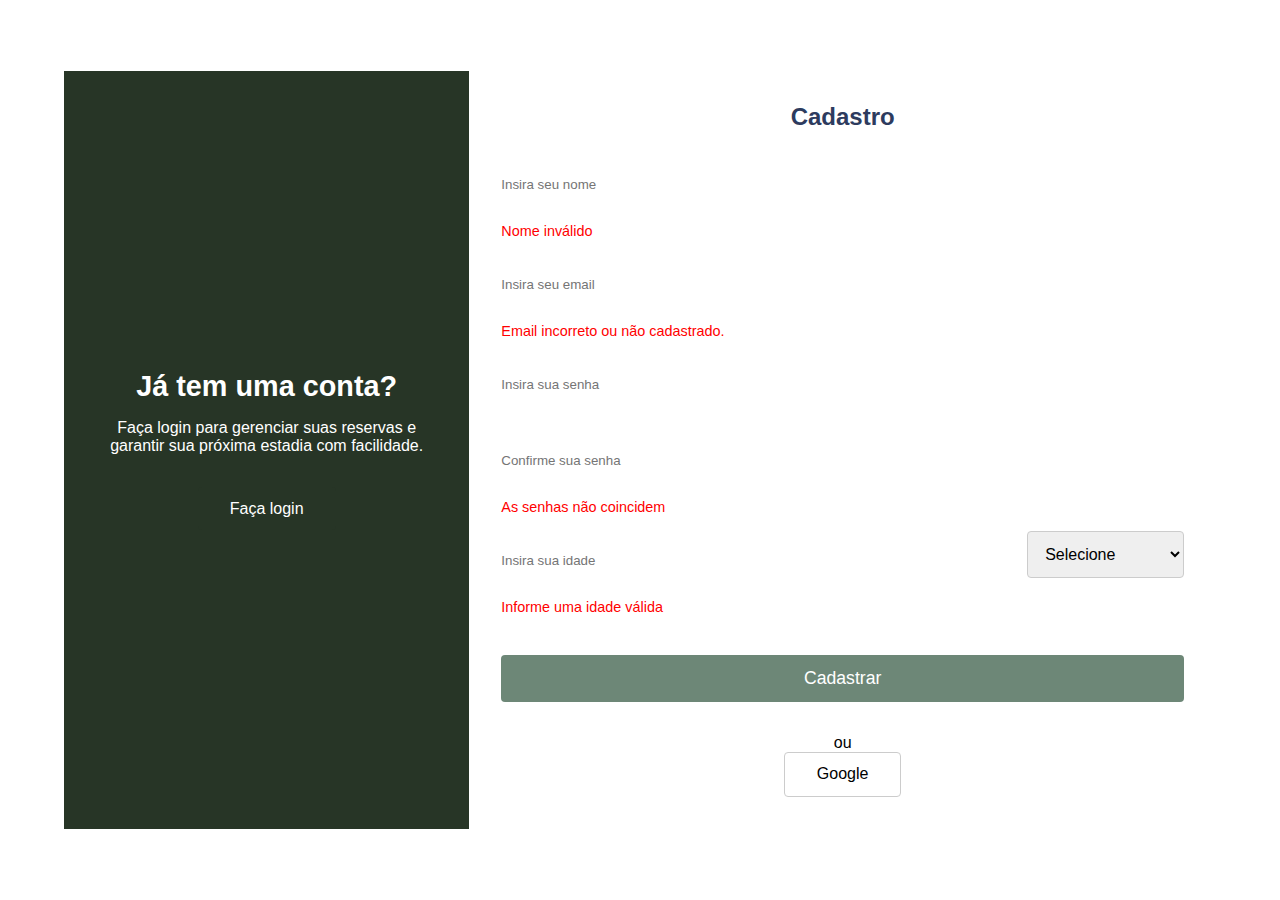
==== Public/cadastro.html @ 512852fc "home e pages css" ====
<!DOCTYPE html>
<html lang="en">
    <head>
        <meta charset="UTF-8" />
        <meta name="viewport" content="width=device-width, initial-scale=1.0" />
        <link rel="stylesheet" href="./Assets/css/cadastro.css" />
    </head>
    <body class="c-b">
        <div class="cadastro-con">
            <div class="left">
                <h2 class"ca-h2">    Já tem uma conta?</h2>
                <p>
                    Faça login para gerenciar suas reservas e garantir sua
                    próxima estadia com facilidade.
                </p>
                <button>Faça login</button>
            </div>
            <div class="right">
                <h2 class"ca-h2">Cadastro</h2>
                <form>
                    <div class="form-g">
                        
                        <input
                            type="text"
                            id="name"
                            placeholder="Insira seu nome"
                        />
                        <div class="e">Nome inválido</div>
                    </div>
                    <div class="form-g">
                        
                        <input
                            type="email"
                            id="email"
                            placeholder="Insira seu email"
                        />
                        <div class="e">
                            Email incorreto ou não cadastrado.
                        </div>
                    </div>
                    <div class="form-g">
                        
                        <input
                            type="password"
                            id="password"
                            placeholder="Insira sua senha"
                        />
                    </div>
                    <div class="form-g">
                        
                        <input
                            type="password"
                            id="confirm-password"
                            placeholder="Confirme sua senha"
                        />
                        <div class="e">As senhas não coincidem</div>
                    </div>
                    <div class="form-r">
                        <div class="form-g">
                        
                            <input
                                type="number"
                                id="age"
                                placeholder="Insira sua idade"
                            />
                            <div class="e">Informe uma idade válida</div>
                        </div>
                        <div class="form-g">
                            
                            <select id="gender">
                                <option value="" disabled selected>
                                    Selecione
                                </option>
                                <option value="male">Masculino</option>
                                <option value="female">Feminino</option>
                            </select>
                        </div>
                    </div>
                    <button type="submit" class="btn-submit">Cadastrar</button>
                </form>
                <div class="google-login">
                    <p>ou</p>
                    <button>Google</button>
                </div>
            </div>
        </div>
    </body>
</html>
---- Public/Assets/css/cadastro.css ----
* {
    margin: 0;
    padding: 0;
    box-sizing: border-box;
}


.c-b {
    font-family: Arial, sans-serif;
    display: flex;
    justify-content: center;
    align-items: center;
    height: 100vh;
    background-color: #ffffff;

}

.cadastro-con {
    display: flex;
    width: 90%;
    max-width: 1200px;
    box-shadow: #273526;
}

.left {
    background-color: #273526;
    color: white;
    flex: 1;
    display: flex;
    flex-direction: column;
    justify-content: center;
    align-items: center;
    padding: 2rem;
}

.left h2 {
    font-size: 1.8rem;
    margin-bottom: 1rem;
}

.left p {
    font-size: 1rem;
    margin-bottom: 2rem;
    text-align: center;
}

.left button {
    padding: 0.8rem 2rem;
    background-color: #273526;
    border: none;
    color: white;
    font-size: 1rem;
    cursor: pointer;
    border-radius: 4px;
}

.right {
    flex: 2;
    background-color: white;
    padding: 2rem;
}

.right h2 {
    text-align: center;
    margin-bottom: 1.5rem;
    color: #2d3b5e;
}

.form-g input {
    width: 510px;
    height: 60px;
    border-radius: 15px; 
    border: 0.8px solid var(--bg-primary-color);
    box-shadow: var(--shandow-color);
}
.form-g {
    margin-bottom: 1rem;
}

select {
    width: 100%;
    padding: 0.8rem;
    border: 1px solid #ccc;
    border-radius: 4px;
    font-size: 1rem;
}

.e {
    font-size: 0.9rem;
    color: red;
    margin-top: 0.5rem;
}

.form-r {
    display: flex;
    gap: 1rem;
}

.form-r > .form-g {
    flex: 1;
}

.btn-submit {
    width: 100%;
    padding: 0.8rem;
    background-color: #6d8777;
    border: none;
    color: white;
    font-size: 1.1rem;
    cursor: pointer;
    border-radius: 4px;
    margin-top: 1.5rem;
}

.google-login {
    text-align: center;
    margin-top: 2rem;
}

.google-login button {
    padding: 0.8rem 2rem;
    background-color: #fff;
    border: 1px solid #ccc;
    font-size: 1rem;
    cursor: pointer;
    border-radius: 4px;
}
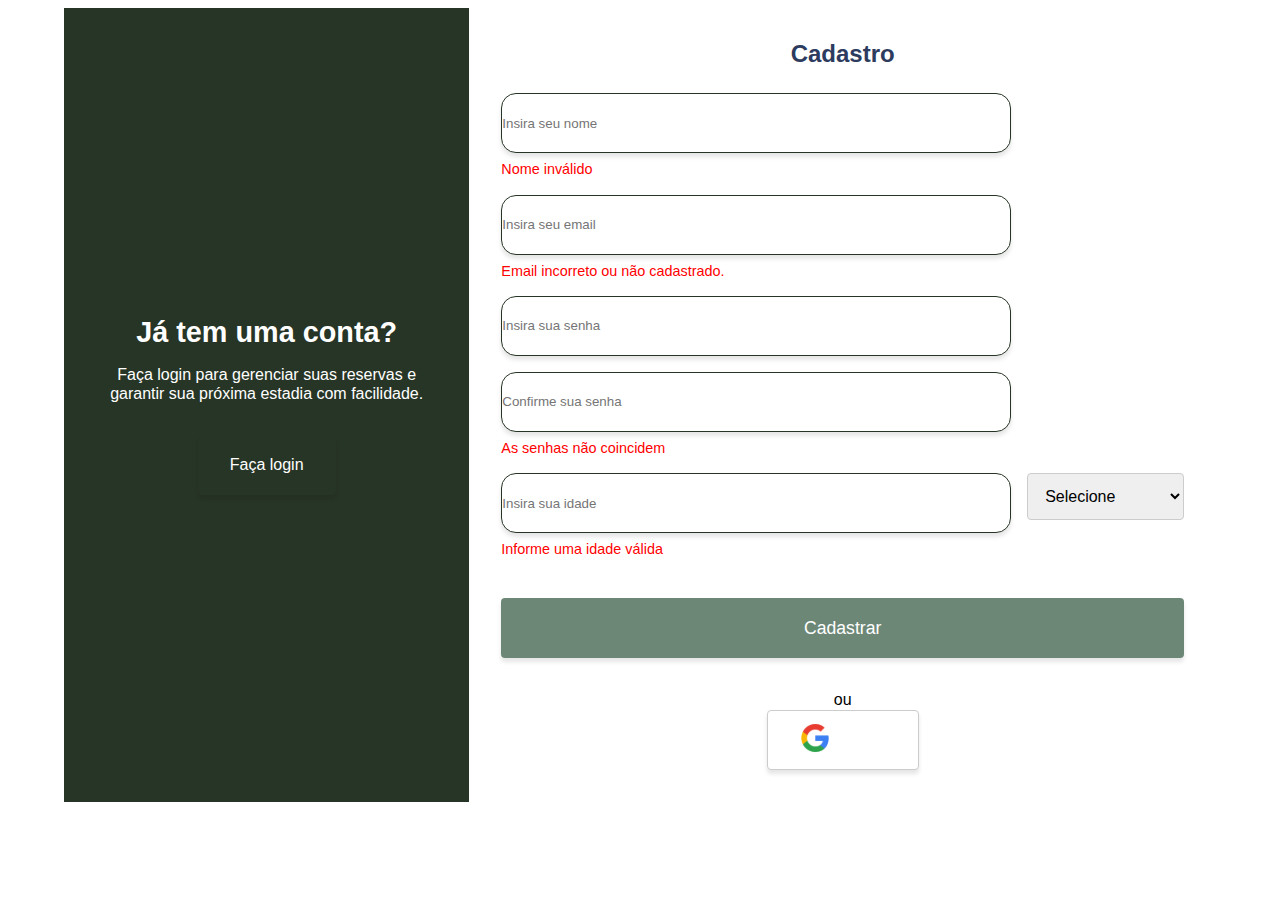
==== commit 58f44843: "atualização" ====
--- a/Public/cadastro.html
+++ b/Public/cadastro.html
@@ -80,7 +80,10 @@
                 </form>
                 <div class="google-login">
                     <p>ou</p>
-                    <button>Google</button>
+                    <button >
+                        <img src="./elements/icons/google.svg" alt="" /> 
+                        Google
+                    </button>
                 </div>
             </div>
         </div>
--- a/Public/Assets/css/cadastro.css
+++ b/Public/Assets/css/cadastro.css
@@ -1,3 +1,4 @@
+@import "root.css";
 * {
     margin: 0;
     padding: 0;
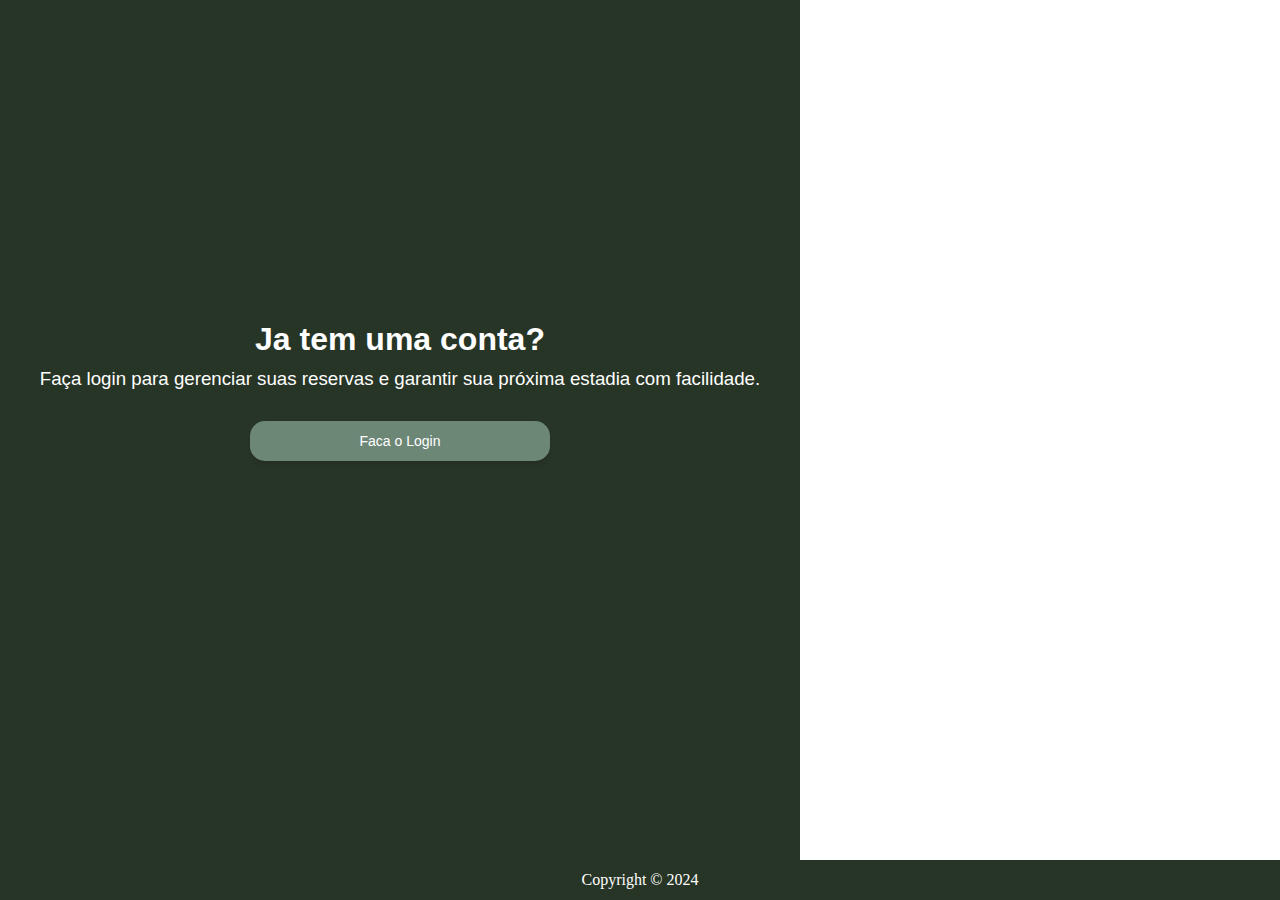
==== commit fe3a2239: "cadastro" ====
--- a/Public/cadastro.html
+++ b/Public/cadastro.html
@@ -5,87 +5,16 @@
         <meta name="viewport" content="width=device-width, initial-scale=1.0" />
         <link rel="stylesheet" href="./Assets/css/cadastro.css" />
     </head>
-    <body class="c-b">
-        <div class="cadastro-con">
-            <div class="left">
-                <h2 class"ca-h2">    Já tem uma conta?</h2>
-                <p>
-                    Faça login para gerenciar suas reservas e garantir sua
-                    próxima estadia com facilidade.
-                </p>
-                <button>Faça login</button>
-            </div>
-            <div class="right">
-                <h2 class"ca-h2">Cadastro</h2>
-                <form>
-                    <div class="form-g">
-                        
-                        <input
-                            type="text"
-                            id="name"
-                            placeholder="Insira seu nome"
-                        />
-                        <div class="e">Nome inválido</div>
-                    </div>
-                    <div class="form-g">
-                        
-                        <input
-                            type="email"
-                            id="email"
-                            placeholder="Insira seu email"
-                        />
-                        <div class="e">
-                            Email incorreto ou não cadastrado.
-                        </div>
-                    </div>
-                    <div class="form-g">
-                        
-                        <input
-                            type="password"
-                            id="password"
-                            placeholder="Insira sua senha"
-                        />
-                    </div>
-                    <div class="form-g">
-                        
-                        <input
-                            type="password"
-                            id="confirm-password"
-                            placeholder="Confirme sua senha"
-                        />
-                        <div class="e">As senhas não coincidem</div>
-                    </div>
-                    <div class="form-r">
-                        <div class="form-g">
-                        
-                            <input
-                                type="number"
-                                id="age"
-                                placeholder="Insira sua idade"
-                            />
-                            <div class="e">Informe uma idade válida</div>
-                        </div>
-                        <div class="form-g">
-                            
-                            <select id="gender">
-                                <option value="" disabled selected>
-                                    Selecione
-                                </option>
-                                <option value="male">Masculino</option>
-                                <option value="female">Feminino</option>
-                            </select>
-                        </div>
-                    </div>
-                    <button type="submit" class="btn-submit">Cadastrar</button>
-                </form>
-                <div class="google-login">
-                    <p>ou</p>
-                    <button >
-                        <img src="./elements/icons/google.svg" alt="" /> 
-                        Google
-                    </button>
-                </div>
+    <body>
+        <div class="cadastro">
+                <h1 class="text1">Ja tem uma conta?</h1>
+                <h3 class="text2">Faça login para gerenciar suas reservas e garantir sua próxima estadia com facilidade.</h3>
+            <div class="butao">
+                <button class="login">Faca o Login</button>
             </div>
         </div>
+        <footer>
+            <p class="text">Copyright © 2024</p>
+        </footer>
     </body>
 </html>
--- a/Public/Assets/css/cadastro.css
+++ b/Public/Assets/css/cadastro.css
@@ -1,128 +1,40 @@
 @import "root.css";
-* {
-    margin: 0;
-    padding: 0;
-    box-sizing: border-box;
+.cadastro{
+    position: absolute;
+    width: 800px;
+    height:100%;
+    left: 0px;
+    top: 0px;
+    background: #273526;
+    font-family: 'Inter', sans-serif;
 }
 
+.text1{
+    padding-top: 40%;
+    justify-content: center;
+    display: flex;
+    color: #FFFFFF;
+}
 
-.c-b {
-    font-family: Arial, sans-serif;
+.text2{
+    display: flex;
+    text-align: center;
+    justify-content: center;
+    font-weight: 100;
+    padding-top: 10px;
+    color: #FFFFFF;
+}
+
+.butao{
+    padding-top: 30px;
+    display: flex;
+    justify-content: center;
+}
+
+.login{
     display: flex;
     justify-content: center;
     align-items: center;
-    height: 100vh;
-    background-color: #ffffff;
-
+    height: 20px;
+    width: 300px;
 }
-
-.cadastro-con {
-    display: flex;
-    width: 90%;
-    max-width: 1200px;
-    box-shadow: #273526;
-}
-
-.left {
-    background-color: #273526;
-    color: white;
-    flex: 1;
-    display: flex;
-    flex-direction: column;
-    justify-content: center;
-    align-items: center;
-    padding: 2rem;
-}
-
-.left h2 {
-    font-size: 1.8rem;
-    margin-bottom: 1rem;
-}
-
-.left p {
-    font-size: 1rem;
-    margin-bottom: 2rem;
-    text-align: center;
-}
-
-.left button {
-    padding: 0.8rem 2rem;
-    background-color: #273526;
-    border: none;
-    color: white;
-    font-size: 1rem;
-    cursor: pointer;
-    border-radius: 4px;
-}
-
-.right {
-    flex: 2;
-    background-color: white;
-    padding: 2rem;
-}
-
-.right h2 {
-    text-align: center;
-    margin-bottom: 1.5rem;
-    color: #2d3b5e;
-}
-
-.form-g input {
-    width: 510px;
-    height: 60px;
-    border-radius: 15px; 
-    border: 0.8px solid var(--bg-primary-color);
-    box-shadow: var(--shandow-color);
-}
-.form-g {
-    margin-bottom: 1rem;
-}
-
-select {
-    width: 100%;
-    padding: 0.8rem;
-    border: 1px solid #ccc;
-    border-radius: 4px;
-    font-size: 1rem;
-}
-
-.e {
-    font-size: 0.9rem;
-    color: red;
-    margin-top: 0.5rem;
-}
-
-.form-r {
-    display: flex;
-    gap: 1rem;
-}
-
-.form-r > .form-g {
-    flex: 1;
-}
-
-.btn-submit {
-    width: 100%;
-    padding: 0.8rem;
-    background-color: #6d8777;
-    border: none;
-    color: white;
-    font-size: 1.1rem;
-    cursor: pointer;
-    border-radius: 4px;
-    margin-top: 1.5rem;
-}
-
-.google-login {
-    text-align: center;
-    margin-top: 2rem;
-}
-
-.google-login button {
-    padding: 0.8rem 2rem;
-    background-color: #fff;
-    border: 1px solid #ccc;
-    font-size: 1rem;
-    cursor: pointer;
-    border-radius: 4px;
-}
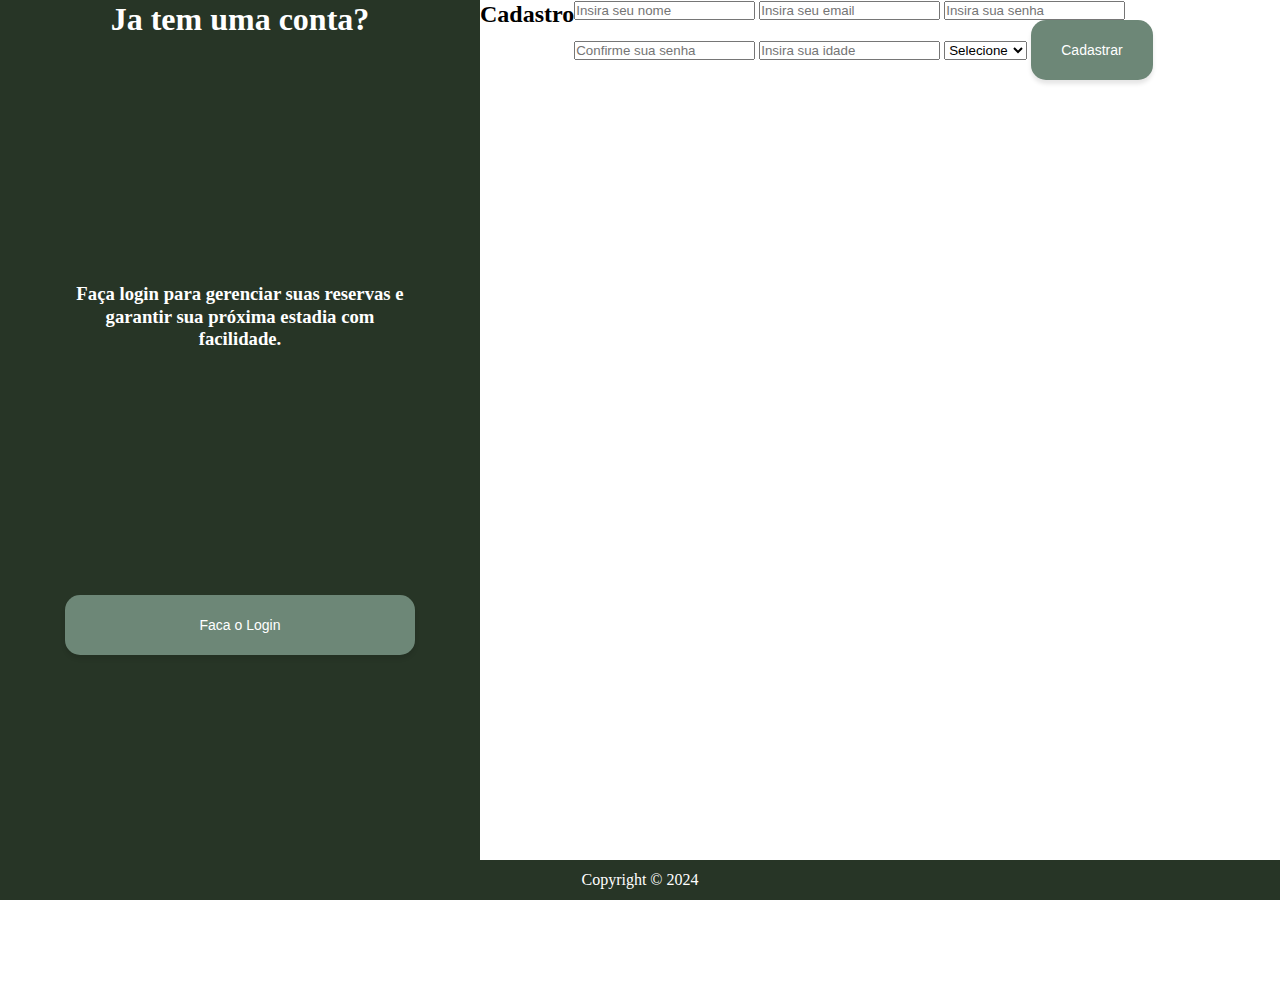
==== commit a3a7950c: "vasco" ====
--- a/Public/cadastro.html
+++ b/Public/cadastro.html
@@ -1,20 +1,43 @@
 <!DOCTYPE html>
 <html lang="en">
-    <head>
-        <meta charset="UTF-8" />
-        <meta name="viewport" content="width=device-width, initial-scale=1.0" />
-        <link rel="stylesheet" href="./Assets/css/cadastro.css" />
-    </head>
-    <body>
-        <div class="cadastro">
-                <h1 class="text1">Ja tem uma conta?</h1>
-                <h3 class="text2">Faça login para gerenciar suas reservas e garantir sua próxima estadia com facilidade.</h3>
-            <div class="butao">
-                <button class="login">Faca o Login</button>
-            </div>
+
+<head>
+    <meta charset="UTF-8" />
+    <meta name="viewport" content="width=device-width, initial-scale=1.0" />
+    <link rel="stylesheet" href="./Assets/css/cadastro.css" />
+</head>
+
+<body>
+    <div class="cadastro-wrapper">
+        <div class="coluna2">
+            <h2>Cadastro</h2>
+            <form>
+                <input type="text" id="name" placeholder="Insira seu nome" />
+                <input type="email" id="email" placeholder="Insira seu email" />
+                <input type="password" id="password" placeholder="Insira sua senha" />
+                <input type="password" id="confirm-password" placeholder="Confirme sua senha" />
+                <input type="number" id="age" placeholder="Insira sua idade" />
+                <select id="gender">
+                    <option value="" disabled selected>
+                        Selecione
+                    </option>
+                    <option value="male">Masculino</option>
+                    <option value="female">Feminino</option>
+                </select>
+                <button type="submit" class="btn-submit">Cadastrar</button>
+            </form>
         </div>
-        <footer>
-            <p class="text">Copyright © 2024</p>
-        </footer>
-    </body>
-</html>
+        <div class="coluna1">
+            <h1 class="text1">Ja tem uma conta?</h1>
+            <h3 class="text2">Faça login para gerenciar suas reservas e garantir sua próxima estadia com facilidade.
+            </h3>
+            <button class="login">Faca o Login</button>
+        </div>
+    </div>
+
+    <footer>
+        <p class="text">Copyright © 2024</p>
+    </footer>
+</body>
+
+</html>--- a/Public/Assets/css/cadastro.css
+++ b/Public/Assets/css/cadastro.css
@@ -1,40 +1,30 @@
 @import "root.css";
-.cadastro{
-    position: absolute;
-    width: 800px;
-    height:100%;
-    left: 0px;
-    top: 0px;
+.cadastro-wrapper{
+    display: grid;
+    grid-template-columns: 3fr 5fr;
     background: #273526;
-    font-family: 'Inter', sans-serif;
+    height: 100vh;
+
+
+}
+.coluna1{
+    display: grid;
+    justify-content: center;
+
+    grid-column: 1;
+    grid-row: 1;
+    
+}
+.coluna2{
+    background-color: #FFFFFF;
+    display: flex;
+
 }
 
-.text1{
-    padding-top: 40%;
-    justify-content: center;
-    display: flex;
+.text1, .text2{
+    max-width: 350px;
+    text-align: center;
     color: #FFFFFF;
 }
 
-.text2{
-    display: flex;
-    text-align: center;
-    justify-content: center;
-    font-weight: 100;
-    padding-top: 10px;
-    color: #FFFFFF;
-}
 
-.butao{
-    padding-top: 30px;
-    display: flex;
-    justify-content: center;
-}
-
-.login{
-    display: flex;
-    justify-content: center;
-    align-items: center;
-    height: 20px;
-    width: 300px;
-}
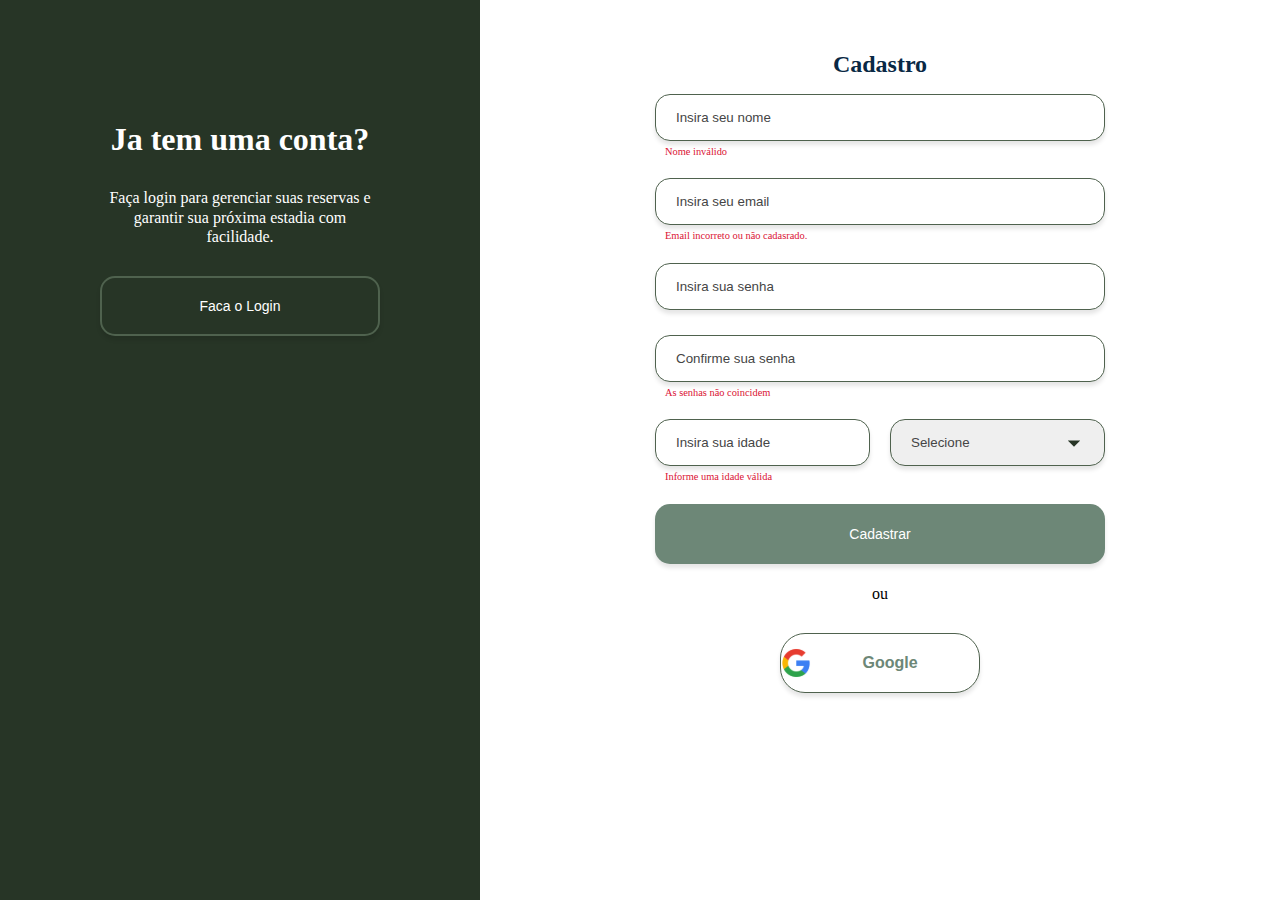
==== commit 1d977129: "refazendo todo o cadastro" ====
--- a/Public/cadastro.html
+++ b/Public/cadastro.html
@@ -11,33 +11,49 @@
     <div class="cadastro-wrapper">
         <div class="coluna2">
             <h2>Cadastro</h2>
-            <form>
-                <input type="text" id="name" placeholder="Insira seu nome" />
-                <input type="email" id="email" placeholder="Insira seu email" />
-                <input type="password" id="password" placeholder="Insira sua senha" />
-                <input type="password" id="confirm-password" placeholder="Confirme sua senha" />
-                <input type="number" id="age" placeholder="Insira sua idade" />
-                <select id="gender">
-                    <option value="" disabled selected>
-                        Selecione
-                    </option>
-                    <option value="male">Masculino</option>
-                    <option value="female">Feminino</option>
-                </select>
+            <form class="form-wrapper">
+                <div class="input-box">
+                    <input type="text" id="name" placeholder="Insira seu nome" />
+                    <p class="alert">Nome inválido</p>
+                </div>
+                <div class="input-box">
+                    <input type="email" id="email" placeholder="Insira seu email" />
+                    <p class="alert">Email incorreto ou não cadasrado.</p>
+                </div>
+                <div class="input-box">
+                    <input type="password" id="password" placeholder="Insira sua senha" />
+                    <p class="alert"></p>
+                </div>
+                <div class="input-box">
+                    <input type="password" id="confirm-password" placeholder="Confirme sua senha" />
+                    <p class="alert">As senhas não coincidem</p>
+                </div>
+                <div class="input-box">
+                    <input type="number" id="age" placeholder="Insira sua idade" />
+                    <p class="alert">Informe uma idade válida</p>
+                </div>
+                <div class="input-box">
+                    <select id="gender">
+                        <option value="" disabled selected>
+                            Selecione
+                        </option>
+                        <option value="male">Masculino</option>
+                        <option value="female">Feminino</option>
+                    </select>
+                </div>
                 <button type="submit" class="btn-submit">Cadastrar</button>
             </form>
+            <p>ou</p>
+            <button type="button" class="google">Google</button>
         </div>
         <div class="coluna1">
-            <h1 class="text1">Ja tem uma conta?</h1>
-            <h3 class="text2">Faça login para gerenciar suas reservas e garantir sua próxima estadia com facilidade.
-            </h3>
-            <button class="login">Faca o Login</button>
+            <div class="text-box">
+                <h1 class="text1">Ja tem uma conta?</h1>
+                <p class="text2">Faça login para gerenciar suas reservas e garantir sua próxima estadia com facilidade. </p>
+                <button class="login">Faca o Login</button>
+            </div>
         </div>
     </div>
-
-    <footer>
-        <p class="text">Copyright © 2024</p>
-    </footer>
 </body>
 
 </html>--- a/Public/Assets/css/cadastro.css
+++ b/Public/Assets/css/cadastro.css
@@ -1,30 +1,159 @@
 @import "root.css";
+body{
+    padding-bottom: 0px;
+}
 .cadastro-wrapper{
     display: grid;
     grid-template-columns: 3fr 5fr;
     background: #273526;
-    height: 100vh;
-
-
+    min-height: 100vh;
+    height: 100%;
 }
 .coluna1{
     display: grid;
     justify-content: center;
-
     grid-column: 1;
     grid-row: 1;
-    
+    padding: 20px;
+}
+.coluna1 button{
+    background-color: var(--bg-primary-color);
+    border: 2px solid var(--bg-primary-accent-color);
 }
 .coluna2{
     background-color: #FFFFFF;
     display: flex;
-
+    flex-direction: column;
+    align-items: center; 
+    padding: 20px; 
 }
-
+.coluna2 h2{
+    color: var(--bg-tertiary-color);
+    font-weight: var(--weight-bold);
+    margin-top: 30px;
+    margin-bottom: 15px;
+}
+.cadastro-wrapper button{
+    width: 100%;
+}
+.coluna1 button:hover, .google:hover{
+    background-color: var(--bg-primary-accent-color);
+}
+.coluna2 .alert{
+    margin: 5px 10px 0px 10px;
+    font-size: 0.65rem;
+    color: var(--bg-suplementary-color);
+}
 .text1, .text2{
-    max-width: 350px;
+    max-width: 280px;
+    width: 100%;
     text-align: center;
     color: #FFFFFF;
 }
+.text1{
+    margin-top: 100px;
+    margin-bottom: 30px;
+}
+.text2{
+    margin-bottom: 30px;
+}
+.login{
+    display: block;
+    margin: 0 auto;
+}
 
+.form-wrapper {
+    display: grid;
+    grid-template-columns: 1fr 1fr; 
+    grid-template-rows: repeat(7, auto);
+    gap: 20px;
+    width: 100%;
+    max-width: 450px;
+    margin: 0 auto;
+}
 
+.input-box {
+    grid-column: span 2; 
+}
+.cadastro-wrapper select {
+    border-radius: 15px;
+    width: 100%;
+    max-height: 50px;
+    padding: 15px 20px;
+    border: 2px solid var(--bg-primary-accent-color);
+    box-sizing: border-box;
+    color: var(--ft-secondary-color); 
+    appearance: none;
+    cursor: pointer;
+}
+
+.cadastro-wrapper select::-ms-expand {
+    display: none;
+}
+
+.cadastro-wrapper select {
+    background-image: url("data:image/svg+xml,%3Csvg xmlns='http://www.w3.org/2000/svg' fill='%23273526' viewBox='0 0 24 24'%3E%3Cpath d='M7 10l5 5 5-5z'/%3E%3C/svg%3E");
+    background-repeat: no-repeat;
+    background-position: right 15px center;
+    background-size: 30px;
+}
+
+.input-box:nth-of-type(5),
+.input-box:nth-of-type(6){
+    grid-column: span 1; 
+}
+.form-wrapper .btn-submit{
+    grid-column: span 2;
+}
+.cadastro-wrapper input, 
+.cadastro-wrapper select{
+    border-radius: 15px;
+    width: 100%; 
+    max-height: 50px;
+    padding: 15px 20px; 
+    border: 1px solid var(--bg-primary-accent-color);
+    box-sizing: border-box;
+    color: var(--ft-secondary-color); 
+    box-shadow: var(--shandow-color);
+}   
+.cadastro-wrapper input::placeholder{
+    color: var(--ft-secondary-color);
+}
+.google {
+    margin-top: 30px;
+    max-width: 200px;
+    width: 200%;
+    border: 1px solid var(--bg-primary-accent-color);
+    background-color: #FFFFFF;
+    background-image: url("../../elements/icons/google.svg");
+    background-repeat: no-repeat; 
+    background-position: center left;
+    padding-left: 50px; 
+    color: var(--bg-secondary-color);
+    font-weight: bold;
+    font-size: 1rem;
+    border-radius: 25px;
+}
+
+@media(max-width: 750px){
+    .cadastro-wrapper{
+        display: block;
+        background-color: white;
+    }
+    .coluna1 h1{
+        margin-top: 0px;
+    }
+    .coluna1 .text1, .text2{
+        color: var(--bg-primary-color);
+    }
+}
+
+@media(max-width: 350px){
+    .form-wrapper{
+        display: flex;
+        flex-direction: column;
+    }
+    .coluna2 p{
+        margin-top: 30px;
+    }
+}
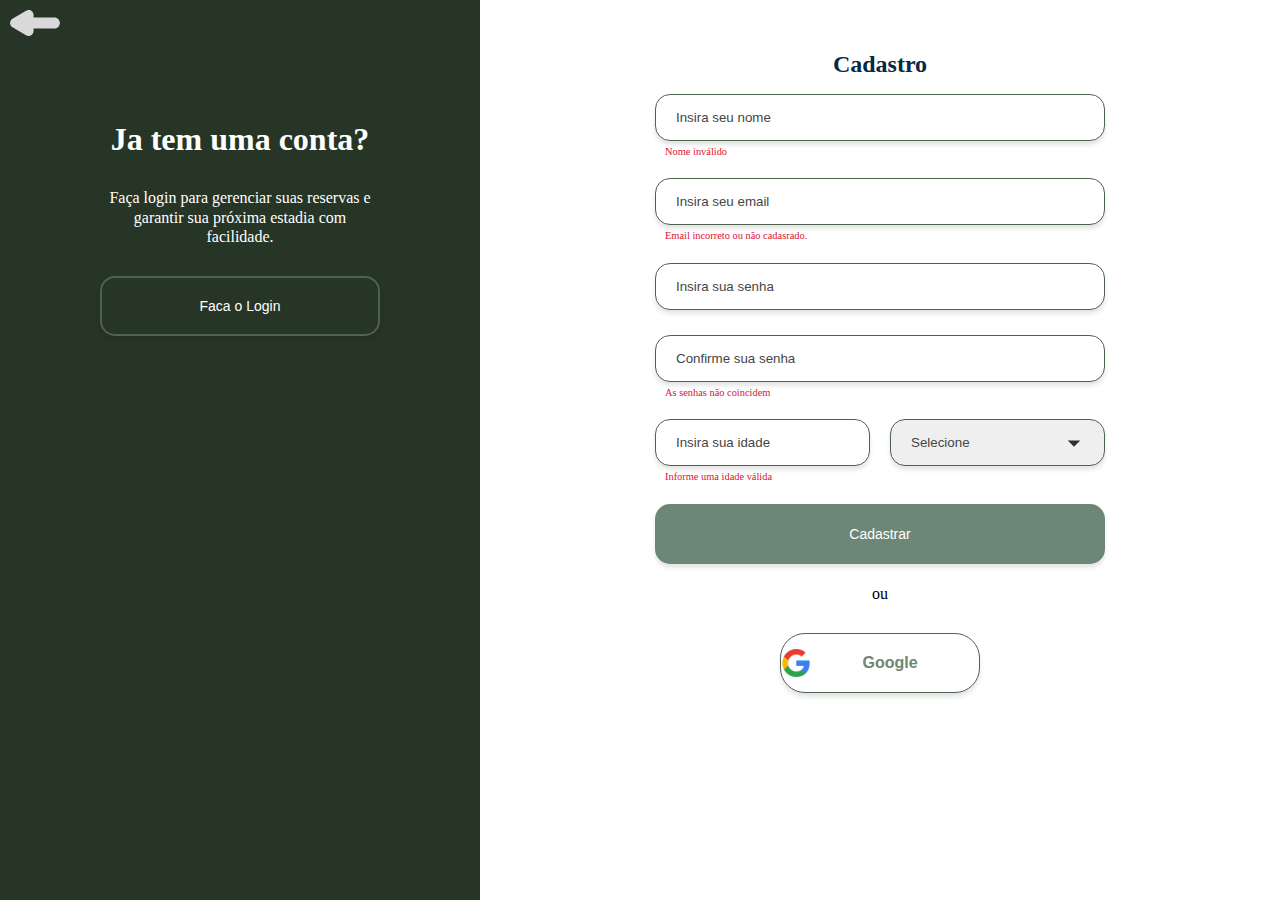
==== commit 8641ac08: "site terminado" ====
--- a/Public/cadastro.html
+++ b/Public/cadastro.html
@@ -1,5 +1,5 @@
 <!DOCTYPE html>
-<html lang="en">
+<html lang="pt-br">
 
 <head>
     <meta charset="UTF-8" />
@@ -8,6 +8,19 @@
 </head>
 
 <body>
+    <div vw class="enabled">
+        <div vw-access-button class="active"></div>
+        <div vw-plugin-wrapper>
+            <div class="vw-plugin-top-wrapper"></div>
+        </div>
+    </div>
+    <script src="https://vlibras.gov.br/app/vlibras-plugin.js"></script>
+    <script>
+        new window.VLibras.Widget('https://vlibras.gov.br/app');
+    </script>
+    <div class="top-buttons-password">
+        <a href="./headerLogar.html"><img src="elements/icons/setab.svg" alt="seta" class="icon-new-password"></a>
+    </div>
     <div class="cadastro-wrapper">
         <div class="coluna2">
             <h2>Cadastro</h2>
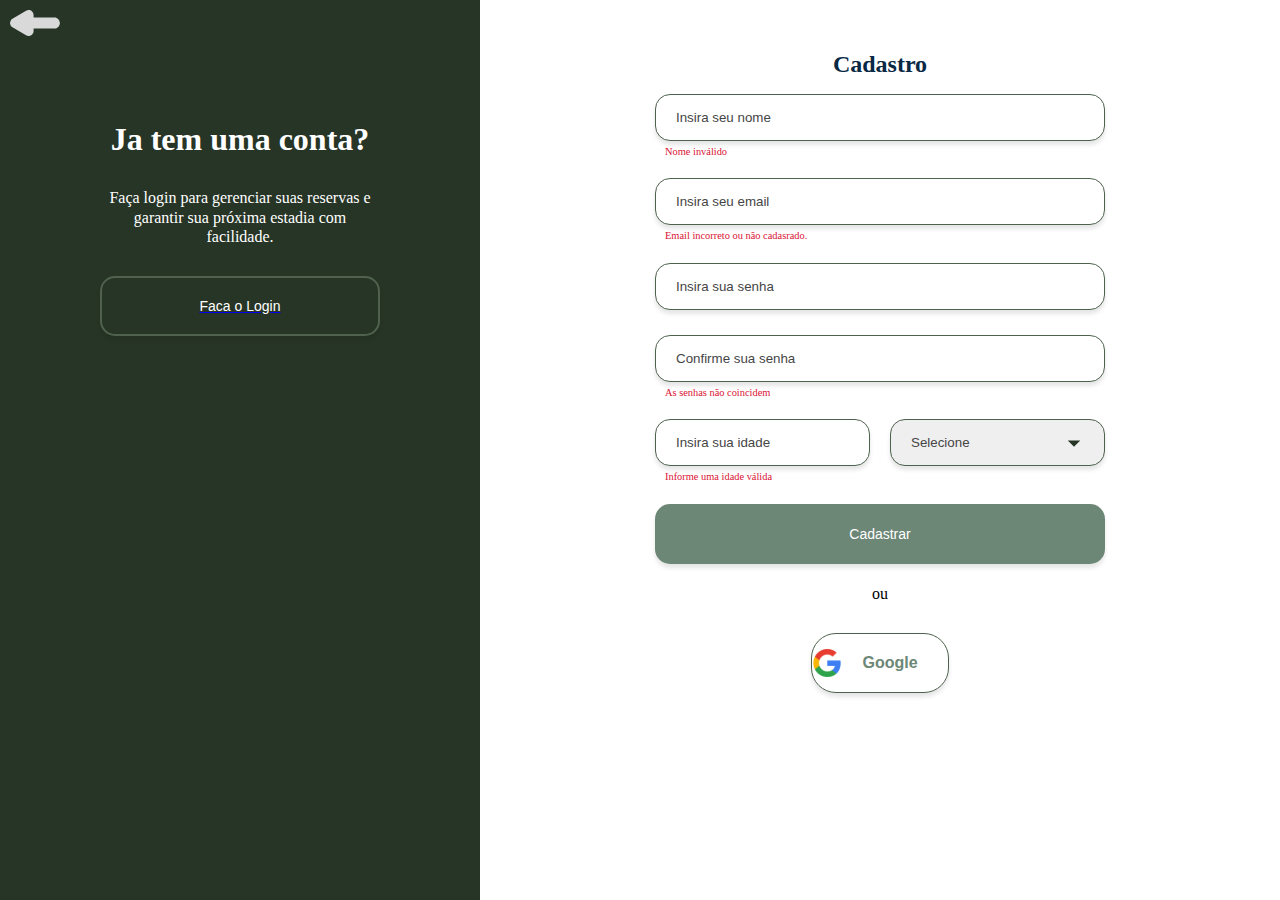
==== commit 5fb7aa72: "projeto v3" ====
--- a/Public/cadastro.html
+++ b/Public/cadastro.html
@@ -19,7 +19,7 @@
         new window.VLibras.Widget('https://vlibras.gov.br/app');
     </script>
     <div class="top-buttons-password">
-        <a href="./headerLogar.html"><img src="elements/icons/setab.svg" alt="seta" class="icon-new-password"></a>
+        <a href="./indexLogar.html"><img src="elements/icons/setab.svg" alt="seta" class="icon-new-password"></a>
     </div>
     <div class="cadastro-wrapper">
         <div class="coluna2">
@@ -57,13 +57,13 @@
                 <button type="submit" class="btn-submit">Cadastrar</button>
             </form>
             <p>ou</p>
-            <button type="button" class="google">Google</button>
+            <a href="/"><button type="button" class="google">Google</button></a>
         </div>
         <div class="coluna1">
             <div class="text-box">
                 <h1 class="text1">Ja tem uma conta?</h1>
                 <p class="text2">Faça login para gerenciar suas reservas e garantir sua próxima estadia com facilidade. </p>
-                <button class="login">Faca o Login</button>
+                <a href="./login.html"><button class="login">Faca o Login</button></a>
             </div>
         </div>
     </div>
